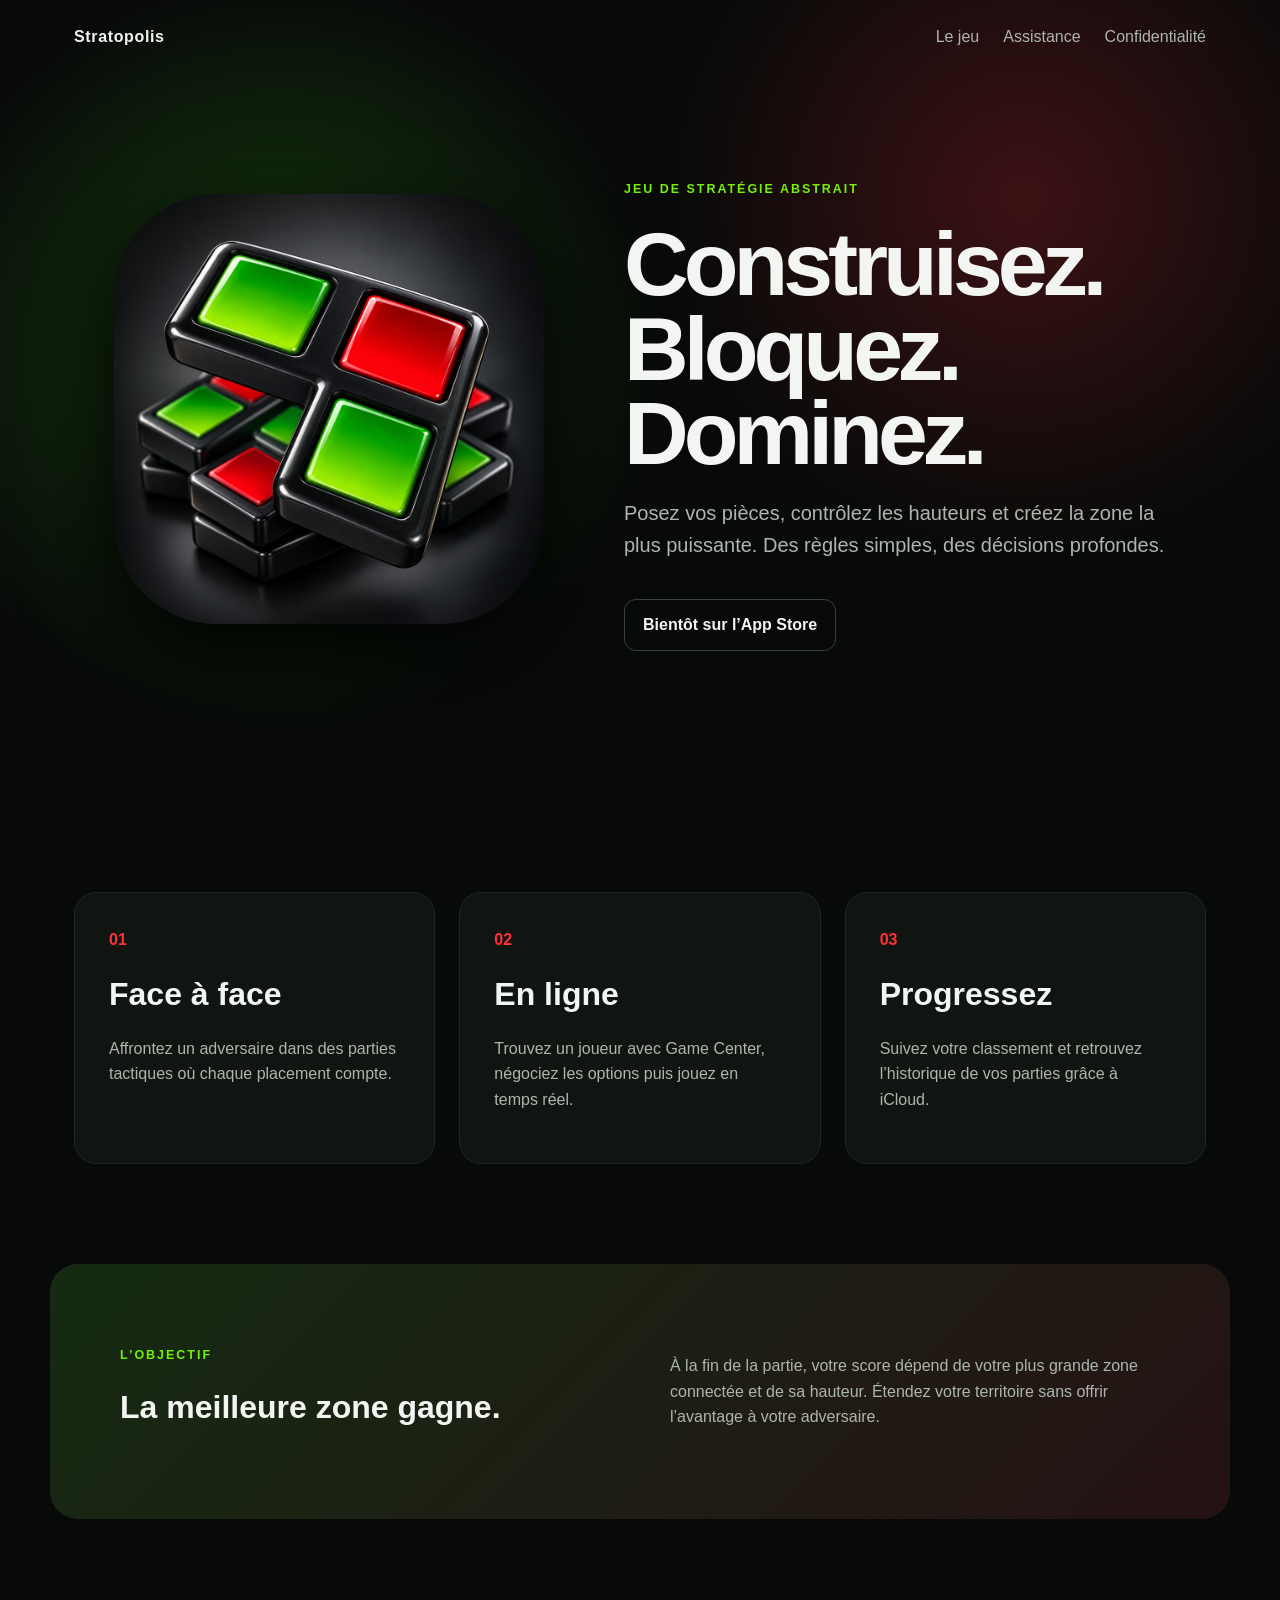
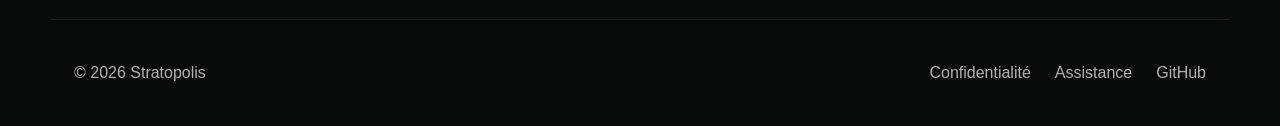
==== docs/index.html @ ce8992b8 "Prepare App Store submission and GitHub Pages site" ====
<!doctype html>
<html lang="fr">
<head>
    <meta charset="utf-8">
    <meta name="viewport" content="width=device-width, initial-scale=1">
    <meta name="description" content="Stratopolis, jeu de stratégie abstrait pour iPhone et iPad.">
    <title>Stratopolis — Construisez, bloquez, dominez</title>
    <link rel="stylesheet" href="styles.css">
</head>
<body>
    <header class="hero">
        <nav aria-label="Navigation principale">
            <a class="brand" href="#top">Stratopolis</a>
            <div><a href="#jeu">Le jeu</a><a href="support.html">Assistance</a><a href="privacy.html">Confidentialité</a></div>
        </nav>
        <main id="top" class="hero-content">
            <img class="app-icon" src="app-icon.png" alt="Icône de Stratopolis, tuiles rouges et vertes empilées">
            <div>
                <p class="eyebrow">Jeu de stratégie abstrait</p>
                <h1>Construisez.<br>Bloquez. Dominez.</h1>
                <p class="lead">Posez vos pièces, contrôlez les hauteurs et créez la zone la plus puissante. Des règles simples, des décisions profondes.</p>
                <span class="store-badge">Bientôt sur l’App Store</span>
            </div>
        </main>
    </header>
    <section id="jeu" class="features">
        <article><span>01</span><h2>Face à face</h2><p>Affrontez un adversaire dans des parties tactiques où chaque placement compte.</p></article>
        <article><span>02</span><h2>En ligne</h2><p>Trouvez un joueur avec Game Center, négociez les options puis jouez en temps réel.</p></article>
        <article><span>03</span><h2>Progressez</h2><p>Suivez votre classement et retrouvez l’historique de vos parties grâce à iCloud.</p></article>
    </section>
    <section class="rules">
        <div><p class="eyebrow">L’objectif</p><h2>La meilleure zone gagne.</h2></div>
        <p>À la fin de la partie, votre score dépend de votre plus grande zone connectée et de sa hauteur. Étendez votre territoire sans offrir l’avantage à votre adversaire.</p>
    </section>
    <footer><p>© 2026 Stratopolis</p><div><a href="privacy.html">Confidentialité</a><a href="support.html">Assistance</a><a href="https://github.com/tatane79/Stratopolis">GitHub</a></div></footer>
</body>
</html>
---- docs/styles.css ----
:root { color-scheme: dark; --bg:#080a09; --panel:#111512; --text:#f3f5f3; --muted:#adb6ae; --green:#74f000; --red:#ff3038; }
* { box-sizing:border-box; }
html { scroll-behavior:smooth; }
body { margin:0; background:var(--bg); color:var(--text); font:16px/1.6 -apple-system,BlinkMacSystemFont,"Segoe UI",sans-serif; }
a { color:inherit; }
nav, footer { max-width:1180px; margin:auto; padding:24px; display:flex; justify-content:space-between; align-items:center; }
nav div, footer div { display:flex; gap:24px; }
nav a, footer a { text-decoration:none; color:var(--muted); }
.brand { color:var(--text); font-weight:800; letter-spacing:.04em; }
.hero { min-height:88vh; background:radial-gradient(circle at 22% 45%,#18410f 0,transparent 35%),radial-gradient(circle at 80% 25%,#3d1114 0,transparent 30%),var(--bg); }
.hero-content { max-width:1100px; margin:6vh auto 0; padding:40px 24px 80px; display:grid; grid-template-columns:minmax(260px,430px) 1fr; gap:80px; align-items:center; }
.app-icon { width:100%; border-radius:24%; box-shadow:0 30px 90px #000; }
.eyebrow { color:var(--green); text-transform:uppercase; letter-spacing:.16em; font-weight:800; font-size:.78rem; }
h1 { font-size:clamp(3rem,7vw,6rem); line-height:.94; letter-spacing:-.055em; margin:.25em 0; }
.lead { color:var(--muted); font-size:1.25rem; max-width:620px; }
.store-badge,.button { display:inline-block; margin-top:18px; padding:12px 18px; border:1px solid #384038; border-radius:12px; text-decoration:none; font-weight:700; }
.features { max-width:1180px; margin:auto; padding:100px 24px; display:grid; grid-template-columns:repeat(3,1fr); gap:24px; }
.features article { background:var(--panel); padding:34px; border-radius:22px; border:1px solid #202720; }
.features span { color:var(--red); font-weight:800; }
.features h2,.rules h2 { font-size:2rem; margin:.5em 0; }
.features p,.rules>p,.legal p { color:var(--muted); }
.rules { max-width:1180px; margin:0 auto 100px; padding:70px; border-radius:28px; background:linear-gradient(135deg,#152b12,#251214); display:grid; grid-template-columns:1fr 1fr; gap:60px; align-items:center; }
.legal nav { border-bottom:1px solid #222; }
.legal main { max-width:760px; margin:70px auto 100px; padding:0 24px; }
.legal h1 { font-size:clamp(2.8rem,7vw,5rem); }
.legal h2 { margin-top:2em; }
.legal hr { border:0; border-top:1px solid #2b302c; margin:60px 0; }
footer { border-top:1px solid #202420; color:var(--muted); }
@media (max-width:760px) { nav div { gap:12px; } .hero-content,.features,.rules { grid-template-columns:1fr; } .hero-content { gap:40px; } .app-icon { max-width:280px; } .rules { margin:0 16px 70px; padding:36px; gap:12px; } footer { align-items:flex-start; gap:20px; } footer div { flex-direction:column; gap:4px; } }
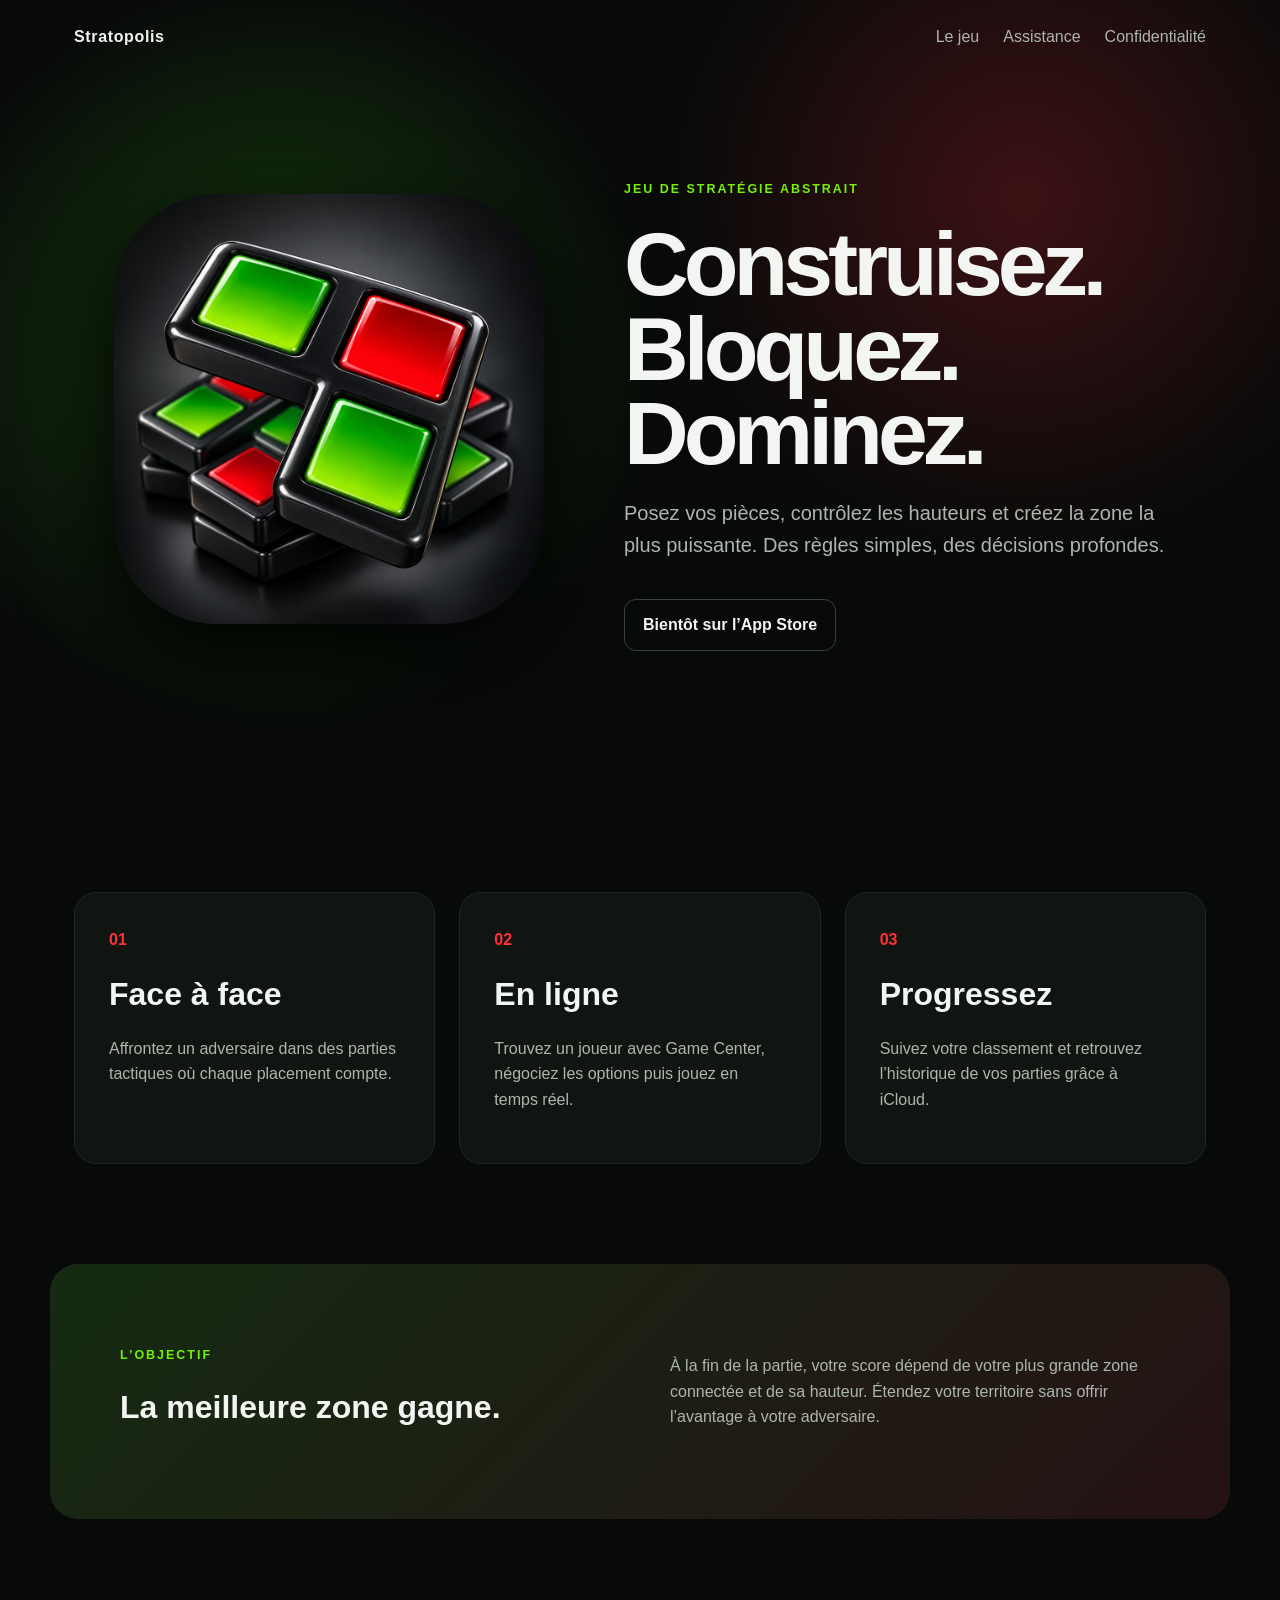
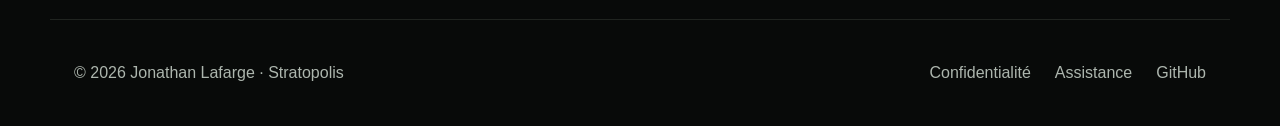
==== commit 407cfd87: "Align publisher attribution with SonnerieProf" ====
--- a/docs/index.html
+++ b/docs/index.html
@@ -32,6 +32,6 @@
         <div><p class="eyebrow">L’objectif</p><h2>La meilleure zone gagne.</h2></div>
         <p>À la fin de la partie, votre score dépend de votre plus grande zone connectée et de sa hauteur. Étendez votre territoire sans offrir l’avantage à votre adversaire.</p>
     </section>
-    <footer><p>© 2026 Stratopolis</p><div><a href="privacy.html">Confidentialité</a><a href="support.html">Assistance</a><a href="https://github.com/tatane79/Stratopolis">GitHub</a></div></footer>
+    <footer><p>© 2026 Jonathan Lafarge · Stratopolis</p><div><a href="privacy.html">Confidentialité</a><a href="support.html">Assistance</a><a href="https://github.com/tatane79/Stratopolis">GitHub</a></div></footer>
 </body>
 </html>
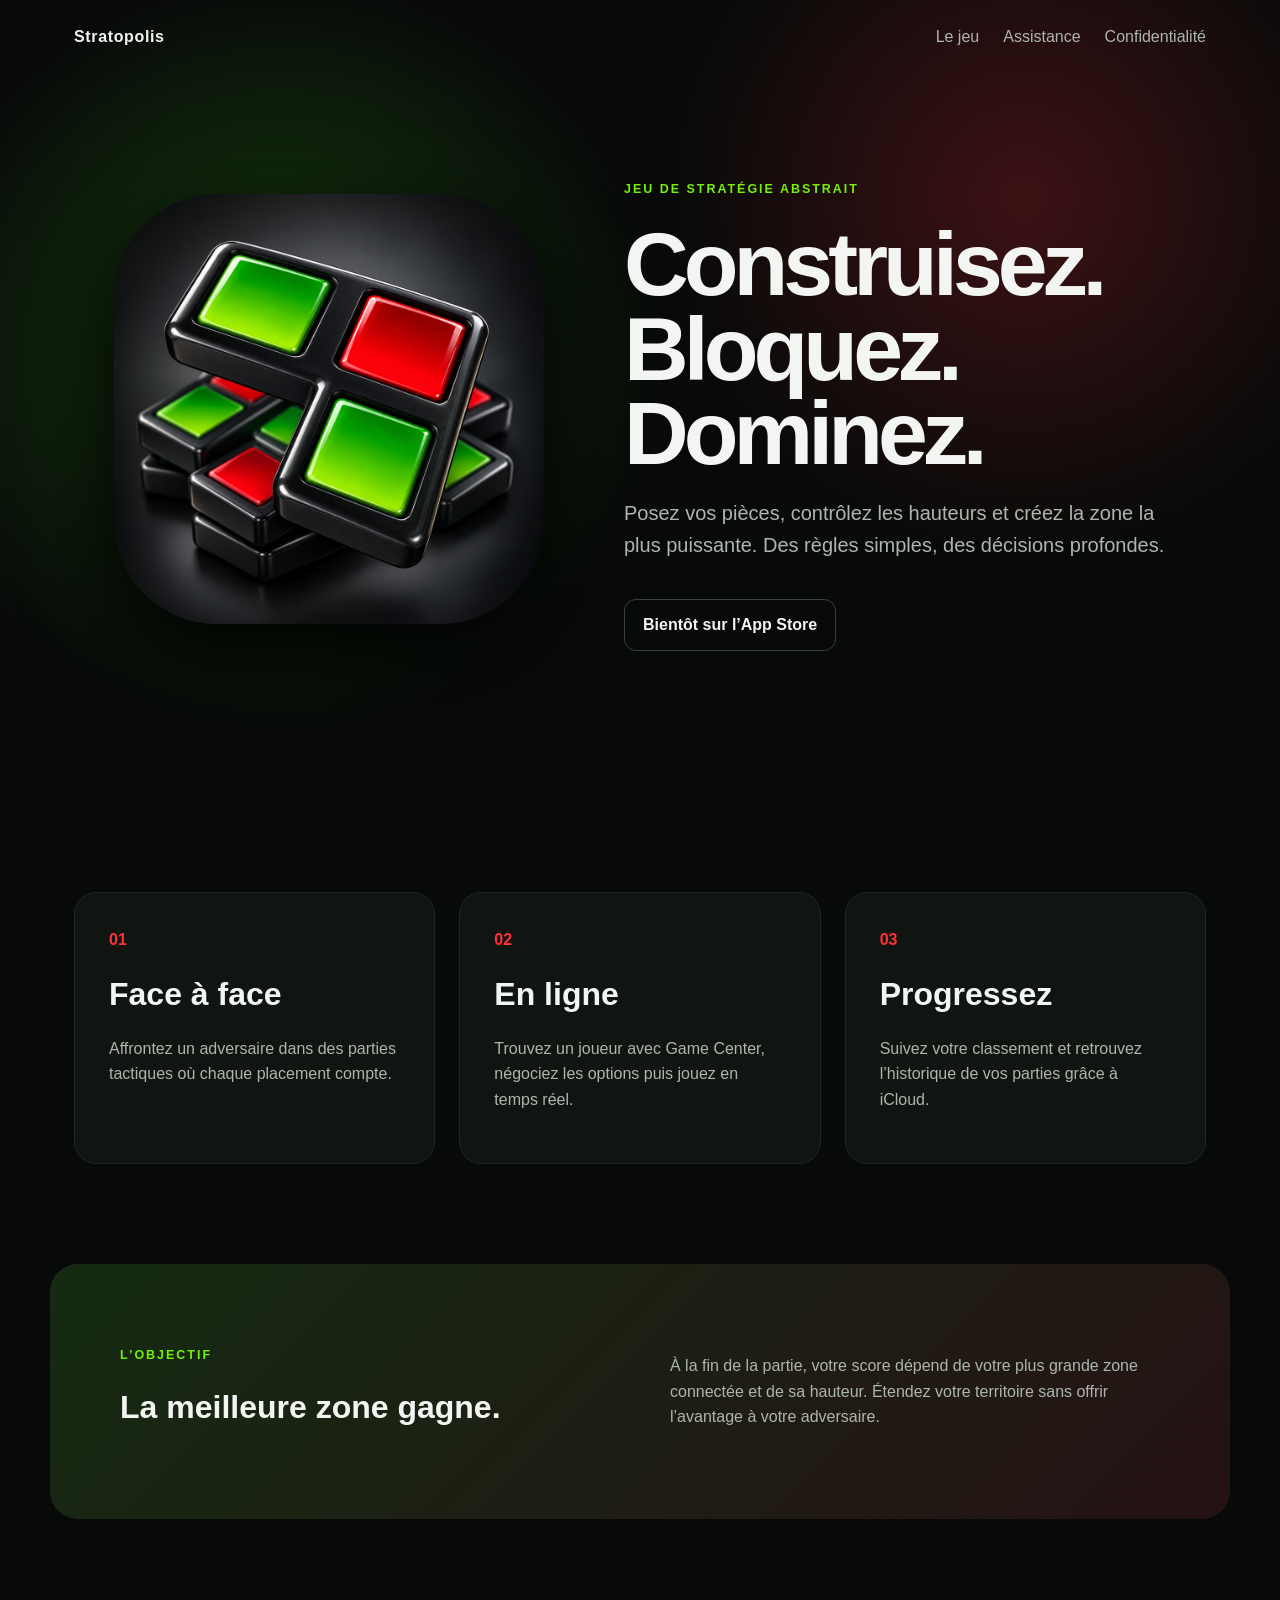
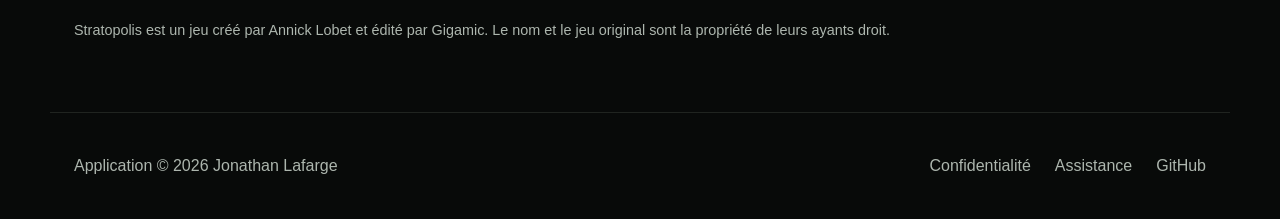
==== commit 3ad60249: "Add official game credits and support contact" ====
--- a/docs/index.html
+++ b/docs/index.html
@@ -32,6 +32,9 @@
         <div><p class="eyebrow">L’objectif</p><h2>La meilleure zone gagne.</h2></div>
         <p>À la fin de la partie, votre score dépend de votre plus grande zone connectée et de sa hauteur. Étendez votre territoire sans offrir l’avantage à votre adversaire.</p>
     </section>
-    <footer><p>© 2026 Jonathan Lafarge · Stratopolis</p><div><a href="privacy.html">Confidentialité</a><a href="support.html">Assistance</a><a href="https://github.com/tatane79/Stratopolis">GitHub</a></div></footer>
+    <section class="credits">
+        <p>Stratopolis est un jeu créé par Annick Lobet et édité par Gigamic. Le nom et le jeu original sont la propriété de leurs ayants droit.</p>
+    </section>
+    <footer><p>Application © 2026 Jonathan Lafarge</p><div><a href="privacy.html">Confidentialité</a><a href="support.html">Assistance</a><a href="https://github.com/tatane79/Stratopolis">GitHub</a></div></footer>
 </body>
 </html>
--- a/docs/styles.css
+++ b/docs/styles.css
@@ -20,6 +20,7 @@
 .features h2,.rules h2 { font-size:2rem; margin:.5em 0; }
 .features p,.rules>p,.legal p { color:var(--muted); }
 .rules { max-width:1180px; margin:0 auto 100px; padding:70px; border-radius:28px; background:linear-gradient(135deg,#152b12,#251214); display:grid; grid-template-columns:1fr 1fr; gap:60px; align-items:center; }
+.credits { max-width:1180px; margin:0 auto 70px; padding:0 24px; color:var(--muted); font-size:.9rem; }
 .legal nav { border-bottom:1px solid #222; }
 .legal main { max-width:760px; margin:70px auto 100px; padding:0 24px; }
 .legal h1 { font-size:clamp(2.8rem,7vw,5rem); }
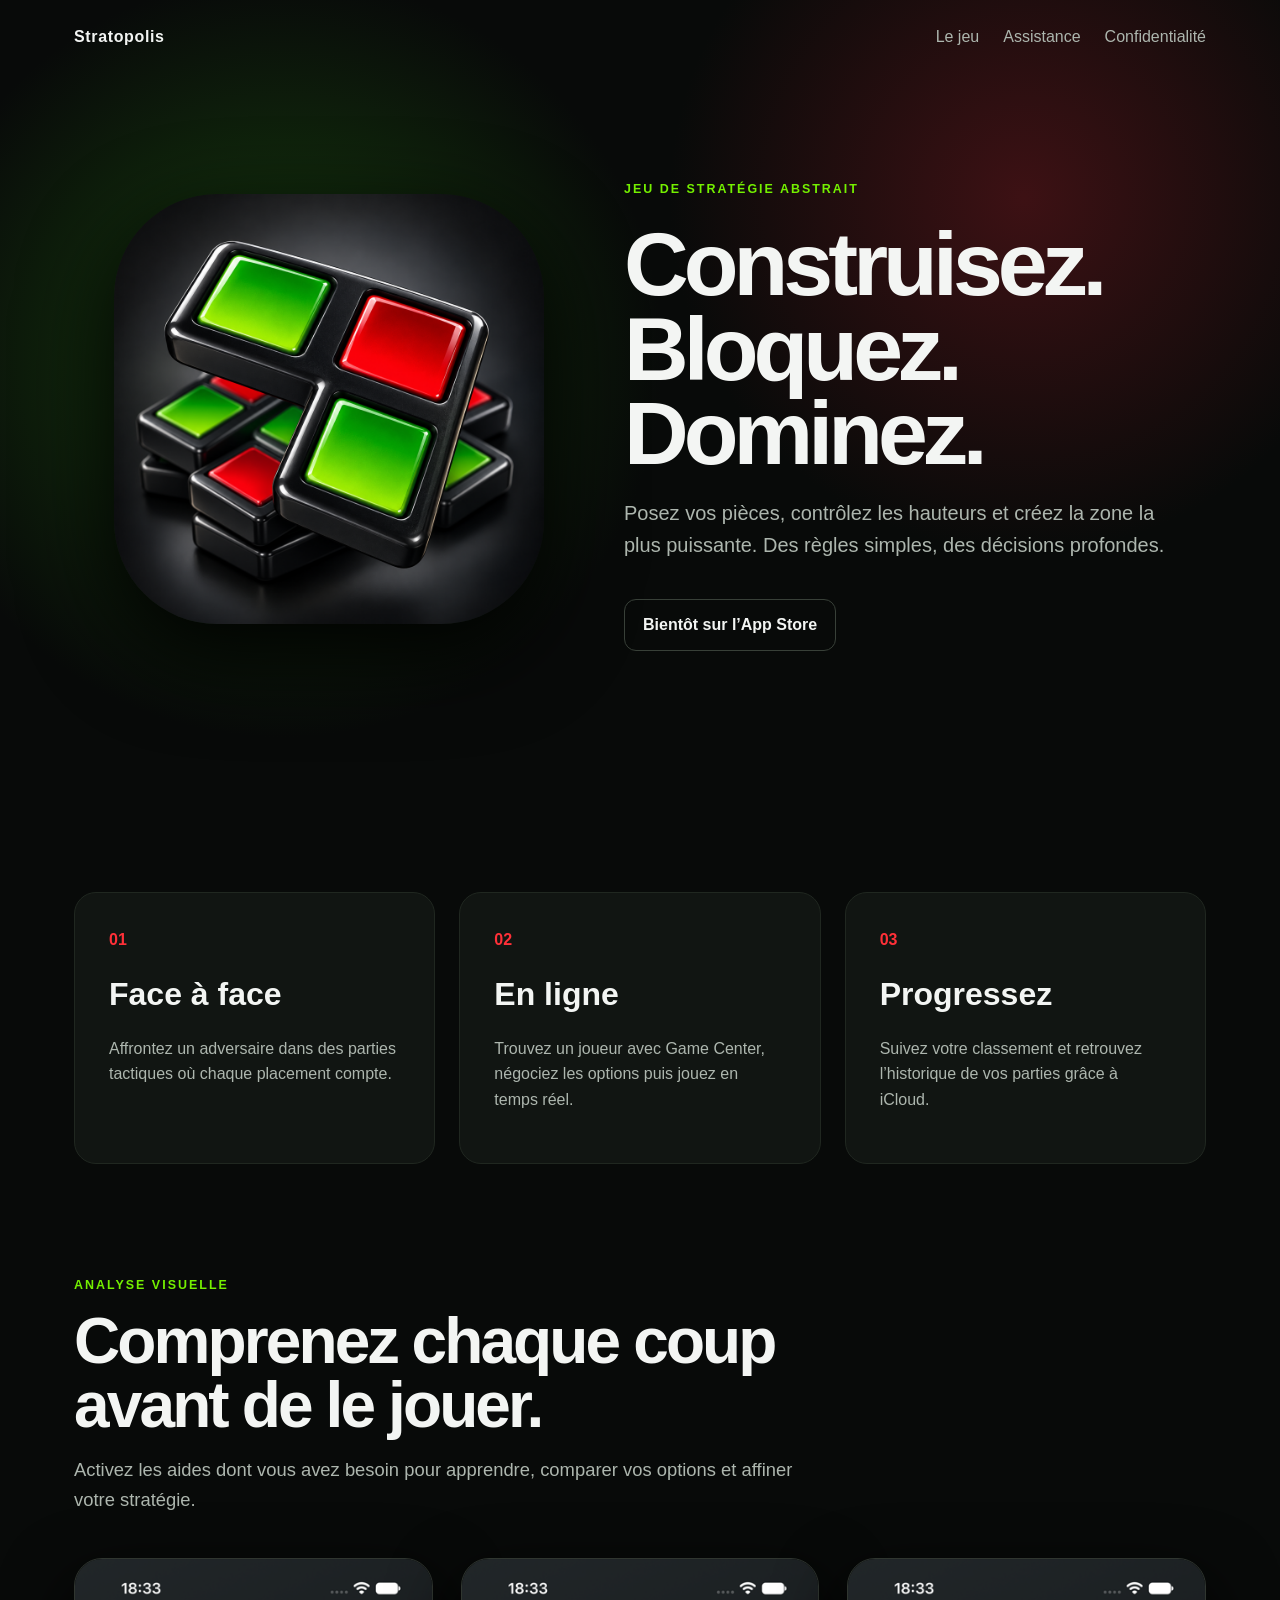
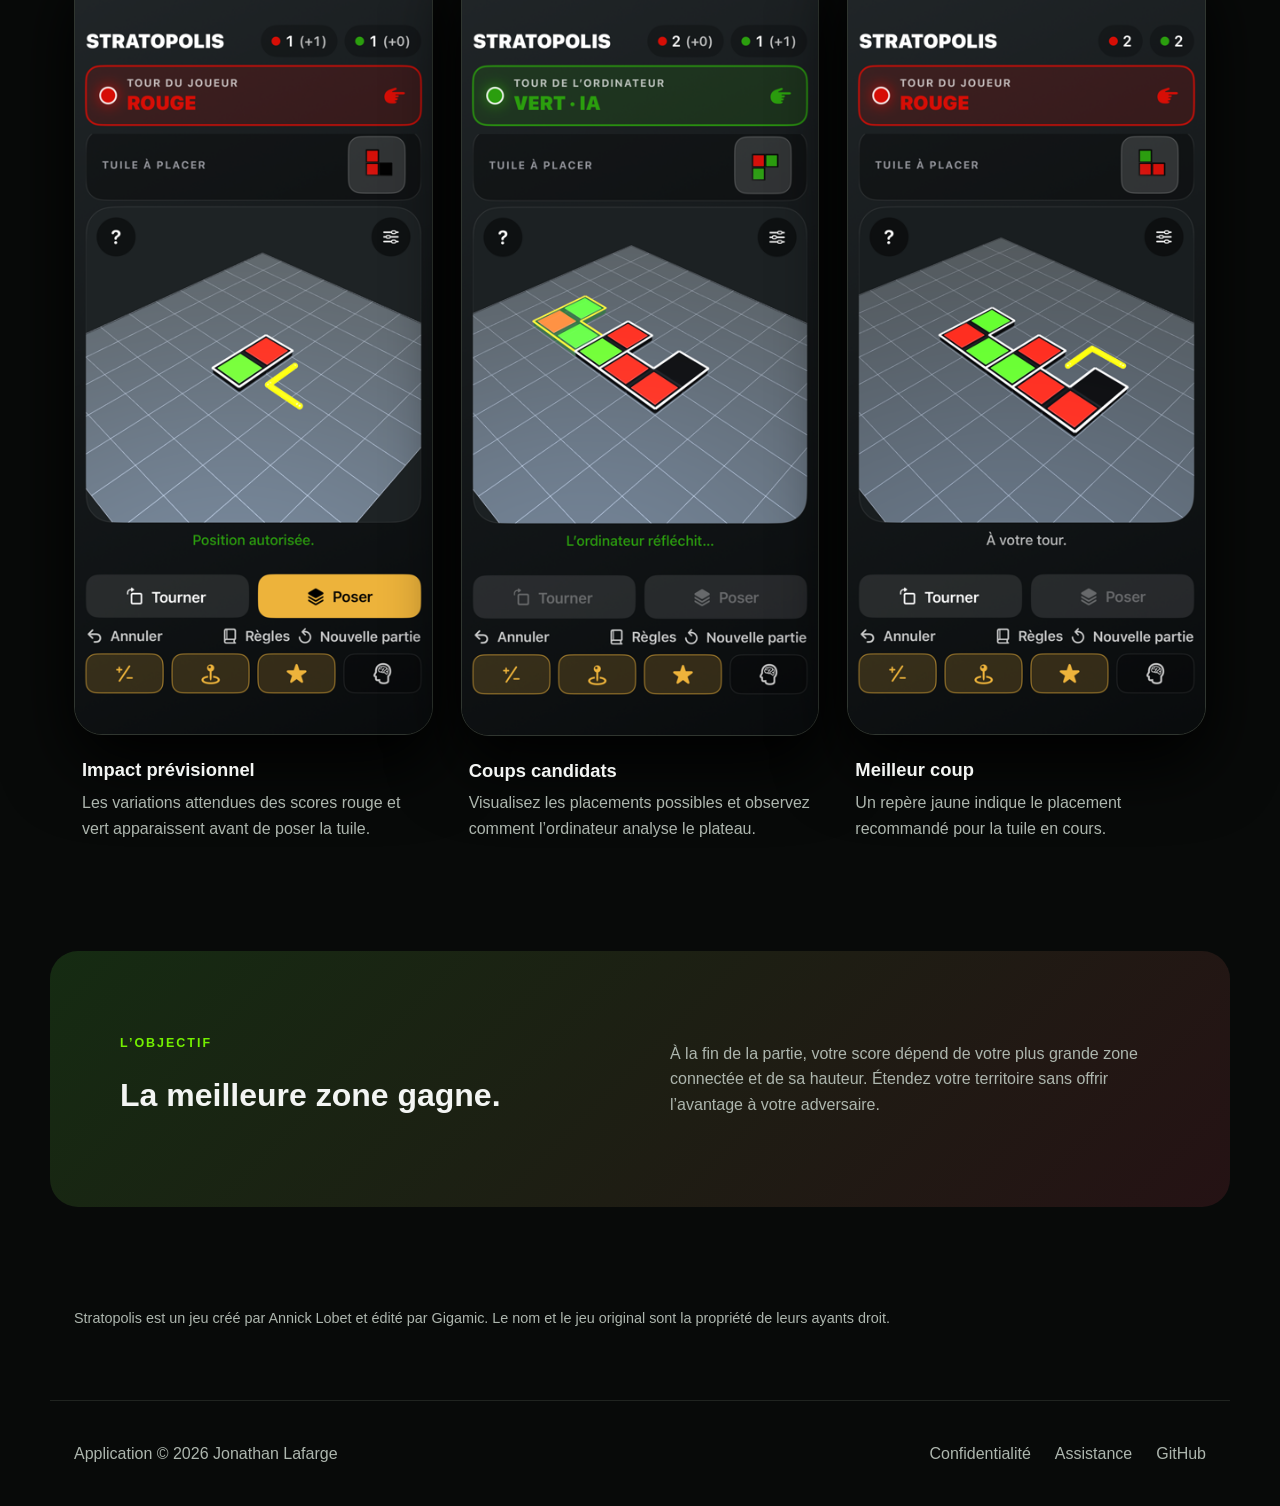
==== commit 96500b2f: "Showcase strategic assistance features on site" ====
--- a/docs/index.html
+++ b/docs/index.html
@@ -28,6 +28,27 @@
         <article><span>02</span><h2>En ligne</h2><p>Trouvez un joueur avec Game Center, négociez les options puis jouez en temps réel.</p></article>
         <article><span>03</span><h2>Progressez</h2><p>Suivez votre classement et retrouvez l’historique de vos parties grâce à iCloud.</p></article>
     </section>
+    <section class="showcase" aria-labelledby="showcase-title">
+        <header>
+            <p class="eyebrow">Analyse visuelle</p>
+            <h2 id="showcase-title">Comprenez chaque coup avant de le jouer.</h2>
+            <p>Activez les aides dont vous avez besoin pour apprendre, comparer vos options et affiner votre stratégie.</p>
+        </header>
+        <div class="screenshots">
+            <figure>
+                <img src="screenshots/impact-previsionnel.png" alt="Prévisualisation d’une tuile avec évolution estimée des scores rouge et vert" width="402" height="874" loading="lazy">
+                <figcaption><strong>Impact prévisionnel</strong><span>Les variations attendues des scores rouge et vert apparaissent avant de poser la tuile.</span></figcaption>
+            </figure>
+            <figure>
+                <img src="screenshots/coups-candidats.png" alt="Plateau affichant un coup candidat analysé par l’ordinateur" width="402" height="874" loading="lazy">
+                <figcaption><strong>Coups candidats</strong><span>Visualisez les placements possibles et observez comment l’ordinateur analyse le plateau.</span></figcaption>
+            </figure>
+            <figure>
+                <img src="screenshots/meilleur-coup.png" alt="Plateau développé avec le meilleur placement signalé en jaune" width="402" height="874" loading="lazy">
+                <figcaption><strong>Meilleur coup</strong><span>Un repère jaune indique le placement recommandé pour la tuile en cours.</span></figcaption>
+            </figure>
+        </div>
+    </section>
     <section class="rules">
         <div><p class="eyebrow">L’objectif</p><h2>La meilleure zone gagne.</h2></div>
         <p>À la fin de la partie, votre score dépend de votre plus grande zone connectée et de sa hauteur. Étendez votre territoire sans offrir l’avantage à votre adversaire.</p>
--- a/docs/styles.css
+++ b/docs/styles.css
@@ -19,6 +19,16 @@
 .features span { color:var(--red); font-weight:800; }
 .features h2,.rules h2 { font-size:2rem; margin:.5em 0; }
 .features p,.rules>p,.legal p { color:var(--muted); }
+.showcase { max-width:1180px; margin:0 auto 110px; padding:0 24px; }
+.showcase>header { max-width:760px; margin-bottom:44px; }
+.showcase>header h2 { margin:.2em 0; font-size:clamp(2.2rem,5vw,4.3rem); line-height:1; letter-spacing:-.045em; }
+.showcase>header>p:last-child { color:var(--muted); font-size:1.15rem; }
+.screenshots { display:grid; grid-template-columns:repeat(3,1fr); gap:28px; align-items:start; }
+.screenshots figure { margin:0; }
+.screenshots img { display:block; width:100%; height:auto; border-radius:28px; border:1px solid #303630; box-shadow:0 28px 70px #000; }
+.screenshots figcaption { display:flex; flex-direction:column; gap:5px; padding:20px 8px 0; }
+.screenshots figcaption strong { font-size:1.15rem; }
+.screenshots figcaption span { color:var(--muted); }
 .rules { max-width:1180px; margin:0 auto 100px; padding:70px; border-radius:28px; background:linear-gradient(135deg,#152b12,#251214); display:grid; grid-template-columns:1fr 1fr; gap:60px; align-items:center; }
 .credits { max-width:1180px; margin:0 auto 70px; padding:0 24px; color:var(--muted); font-size:.9rem; }
 .legal nav { border-bottom:1px solid #222; }
@@ -27,4 +37,4 @@
 .legal h2 { margin-top:2em; }
 .legal hr { border:0; border-top:1px solid #2b302c; margin:60px 0; }
 footer { border-top:1px solid #202420; color:var(--muted); }
-@media (max-width:760px) { nav div { gap:12px; } .hero-content,.features,.rules { grid-template-columns:1fr; } .hero-content { gap:40px; } .app-icon { max-width:280px; } .rules { margin:0 16px 70px; padding:36px; gap:12px; } footer { align-items:flex-start; gap:20px; } footer div { flex-direction:column; gap:4px; } }
+@media (max-width:760px) { nav div { gap:12px; } .hero-content,.features,.rules { grid-template-columns:1fr; } .hero-content { gap:40px; } .app-icon { max-width:280px; } .screenshots { display:flex; overflow-x:auto; scroll-snap-type:x mandatory; padding:0 20px 28px; margin:0 -24px; } .screenshots figure { min-width:78vw; scroll-snap-align:center; } .rules { margin:0 16px 70px; padding:36px; gap:12px; } footer { align-items:flex-start; gap:20px; } footer div { flex-direction:column; gap:4px; } }
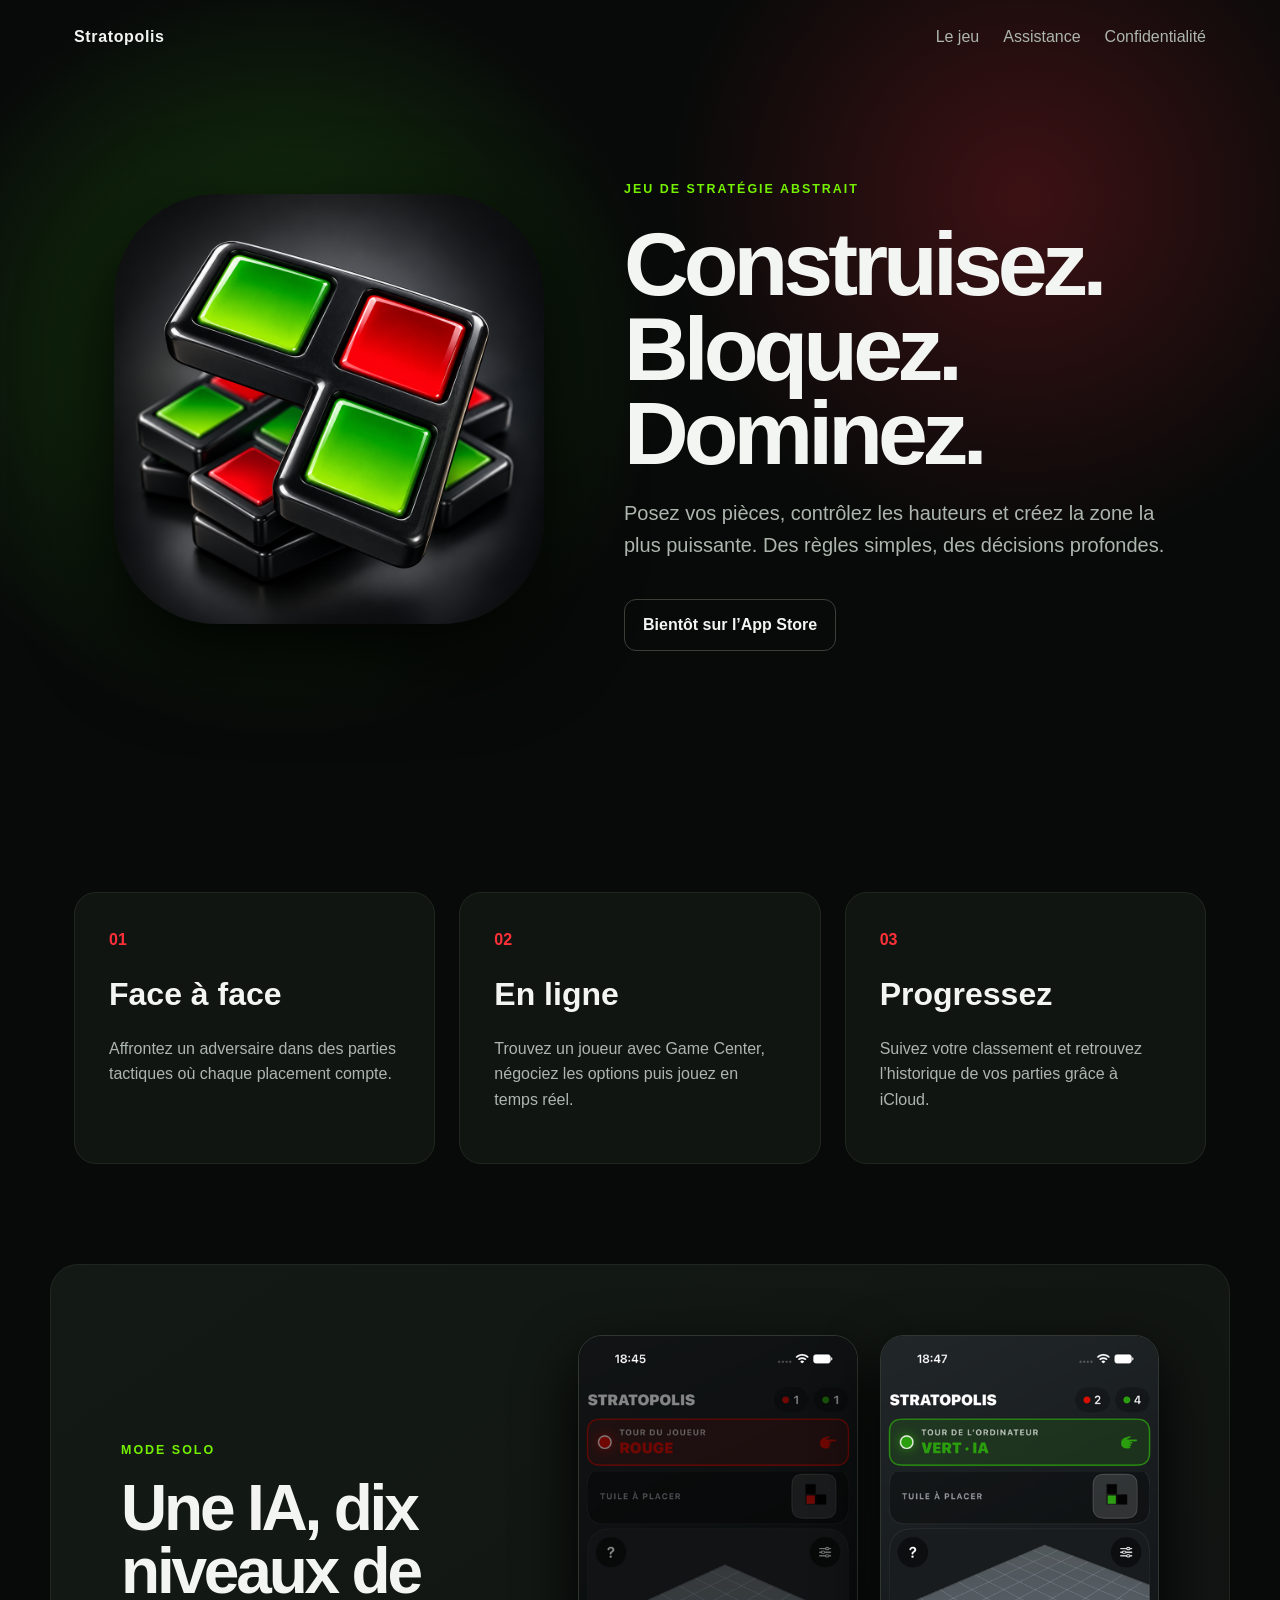
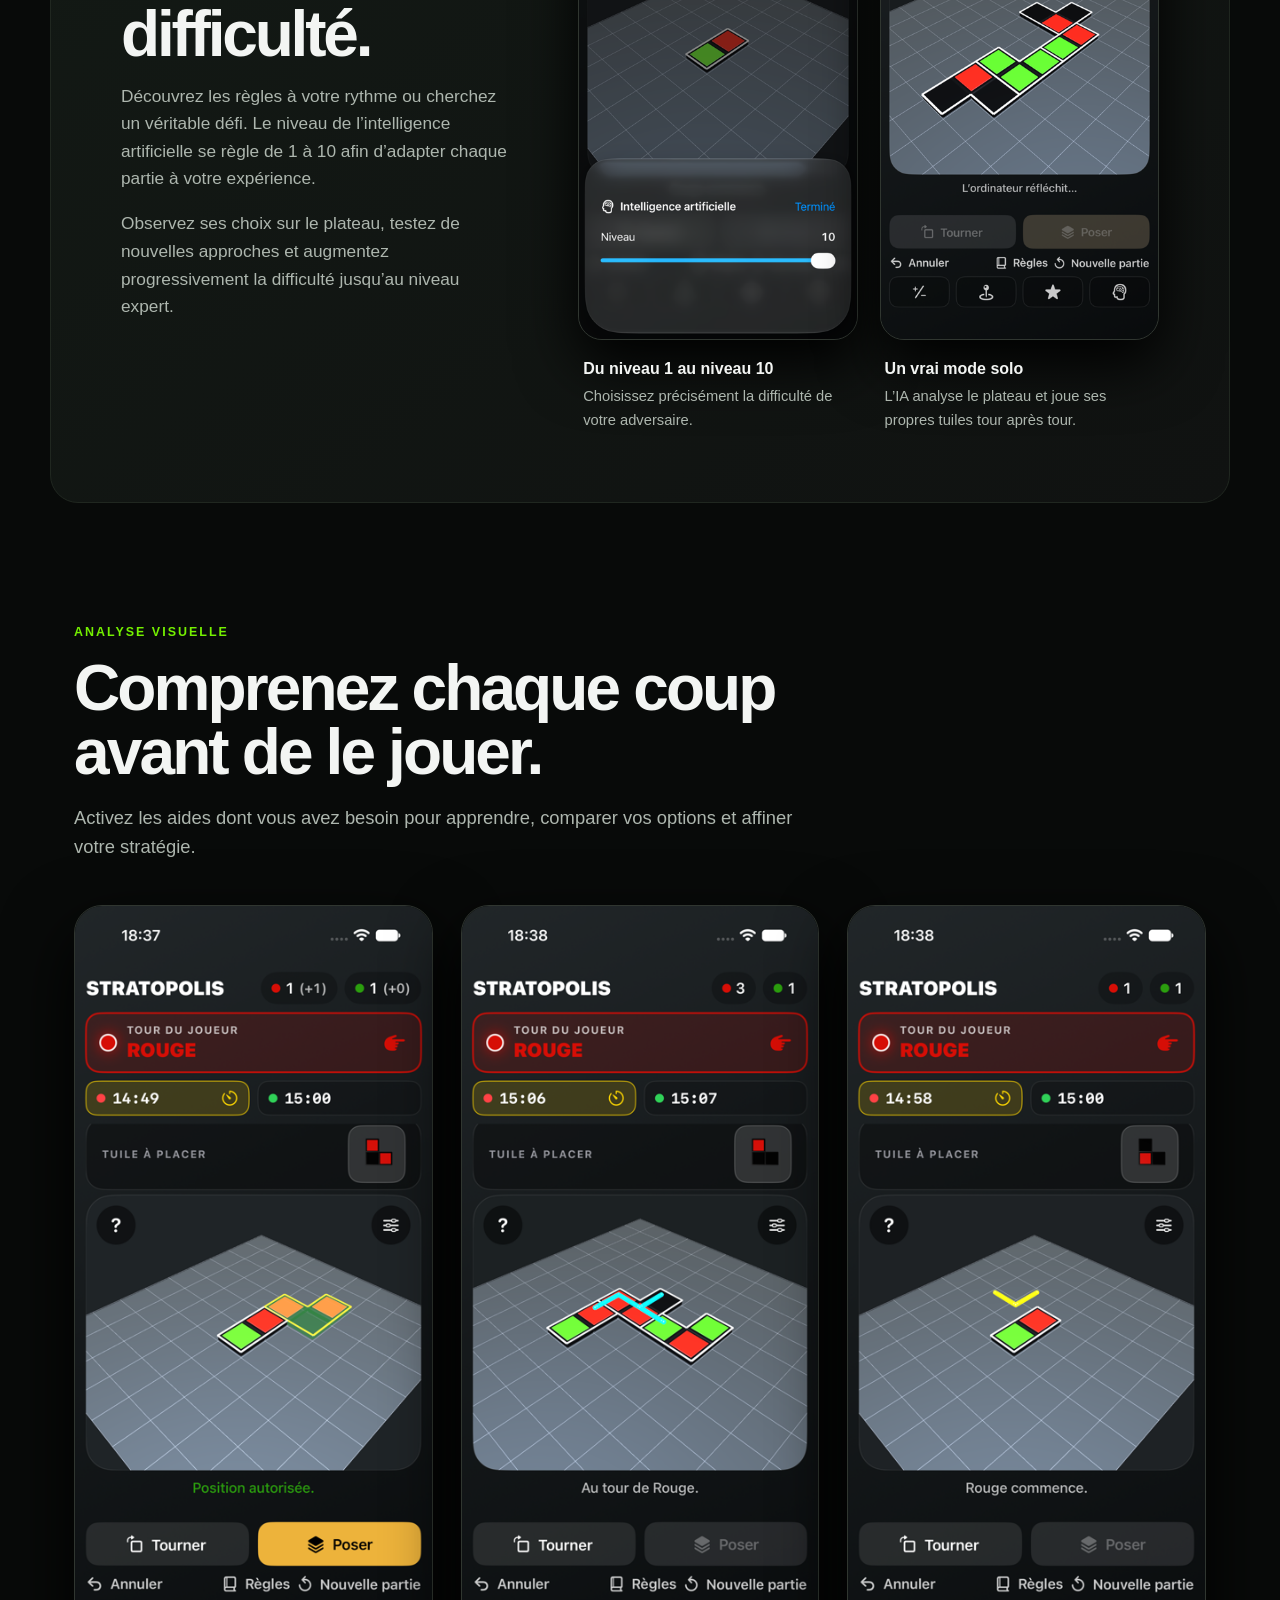
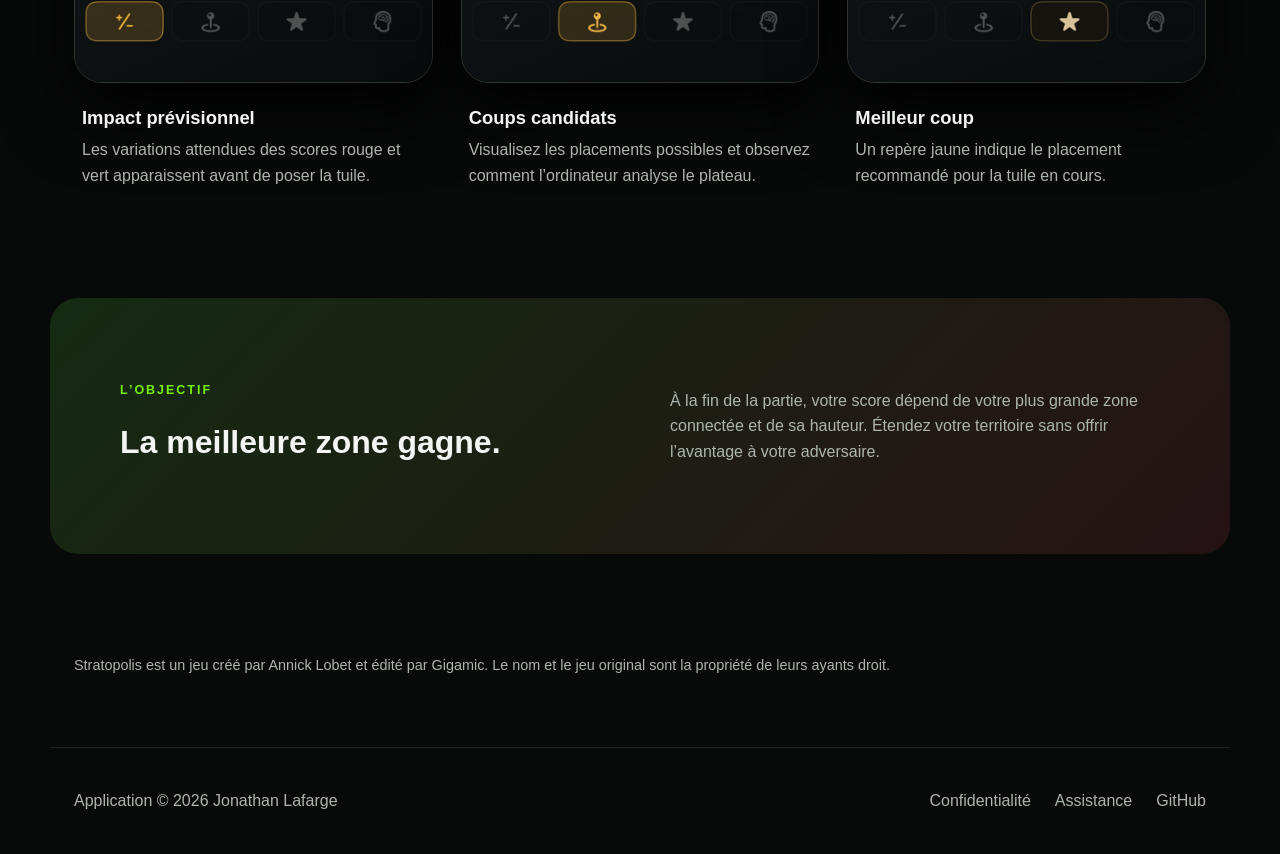
==== commit bfd75c92: "Present ten-level AI mode on site" ====
--- a/docs/index.html
+++ b/docs/index.html
@@ -27,6 +27,24 @@
         <article><span>01</span><h2>Face à face</h2><p>Affrontez un adversaire dans des parties tactiques où chaque placement compte.</p></article>
         <article><span>02</span><h2>En ligne</h2><p>Trouvez un joueur avec Game Center, négociez les options puis jouez en temps réel.</p></article>
         <article><span>03</span><h2>Progressez</h2><p>Suivez votre classement et retrouvez l’historique de vos parties grâce à iCloud.</p></article>
+    </section>
+    <section class="ai-showcase" aria-labelledby="ai-title">
+        <div class="ai-copy">
+            <p class="eyebrow">Mode solo</p>
+            <h2 id="ai-title">Une IA, dix niveaux de difficulté.</h2>
+            <p>Découvrez les règles à votre rythme ou cherchez un véritable défi. Le niveau de l’intelligence artificielle se règle de 1 à 10 afin d’adapter chaque partie à votre expérience.</p>
+            <p>Observez ses choix sur le plateau, testez de nouvelles approches et augmentez progressivement la difficulté jusqu’au niveau expert.</p>
+        </div>
+        <div class="ai-screenshots">
+            <figure>
+                <img src="screenshots/ia-dix-niveaux.png" alt="Réglage de l’intelligence artificielle positionné au niveau 10" width="402" height="874" loading="lazy">
+                <figcaption><strong>Du niveau 1 au niveau 10</strong><span>Choisissez précisément la difficulté de votre adversaire.</span></figcaption>
+            </figure>
+            <figure>
+                <img src="screenshots/partie-contre-ia.png" alt="Partie développée pendant le tour de l’intelligence artificielle verte" width="402" height="874" loading="lazy">
+                <figcaption><strong>Un vrai mode solo</strong><span>L’IA analyse le plateau et joue ses propres tuiles tour après tour.</span></figcaption>
+            </figure>
+        </div>
     </section>
     <section class="showcase" aria-labelledby="showcase-title">
         <header>
--- a/docs/styles.css
+++ b/docs/styles.css
@@ -19,6 +19,14 @@
 .features span { color:var(--red); font-weight:800; }
 .features h2,.rules h2 { font-size:2rem; margin:.5em 0; }
 .features p,.rules>p,.legal p { color:var(--muted); }
+.ai-showcase { max-width:1180px; margin:0 auto 120px; padding:70px; border-radius:28px; background:linear-gradient(145deg,#131a15,#101211); display:grid; grid-template-columns:.8fr 1.2fr; gap:70px; align-items:center; border:1px solid #202720; }
+.ai-copy h2 { margin:.25em 0; font-size:clamp(2.4rem,5vw,4.5rem); line-height:.98; letter-spacing:-.05em; }
+.ai-copy p:not(.eyebrow) { color:var(--muted); font-size:1.08rem; }
+.ai-screenshots { display:grid; grid-template-columns:repeat(2,1fr); gap:22px; }
+.ai-screenshots figure { margin:0; }
+.ai-screenshots img { display:block; width:100%; height:auto; border-radius:24px; border:1px solid #303630; box-shadow:0 24px 60px #000; }
+.ai-screenshots figcaption { display:flex; flex-direction:column; gap:4px; padding:16px 5px 0; }
+.ai-screenshots figcaption span { color:var(--muted); font-size:.92rem; }
 .showcase { max-width:1180px; margin:0 auto 110px; padding:0 24px; }
 .showcase>header { max-width:760px; margin-bottom:44px; }
 .showcase>header h2 { margin:.2em 0; font-size:clamp(2.2rem,5vw,4.3rem); line-height:1; letter-spacing:-.045em; }
@@ -37,4 +45,4 @@
 .legal h2 { margin-top:2em; }
 .legal hr { border:0; border-top:1px solid #2b302c; margin:60px 0; }
 footer { border-top:1px solid #202420; color:var(--muted); }
-@media (max-width:760px) { nav div { gap:12px; } .hero-content,.features,.rules { grid-template-columns:1fr; } .hero-content { gap:40px; } .app-icon { max-width:280px; } .screenshots { display:flex; overflow-x:auto; scroll-snap-type:x mandatory; padding:0 20px 28px; margin:0 -24px; } .screenshots figure { min-width:78vw; scroll-snap-align:center; } .rules { margin:0 16px 70px; padding:36px; gap:12px; } footer { align-items:flex-start; gap:20px; } footer div { flex-direction:column; gap:4px; } }
+@media (max-width:760px) { nav div { gap:12px; } .hero-content,.features,.rules,.ai-showcase { grid-template-columns:1fr; } .hero-content { gap:40px; } .app-icon { max-width:280px; } .ai-showcase { margin:0 16px 90px; padding:36px 24px; gap:36px; } .ai-screenshots { gap:12px; } .screenshots { display:flex; overflow-x:auto; scroll-snap-type:x mandatory; padding:0 20px 28px; margin:0 -24px; } .screenshots figure { min-width:78vw; scroll-snap-align:center; } .rules { margin:0 16px 70px; padding:36px; gap:12px; } footer { align-items:flex-start; gap:20px; } footer div { flex-direction:column; gap:4px; } }
